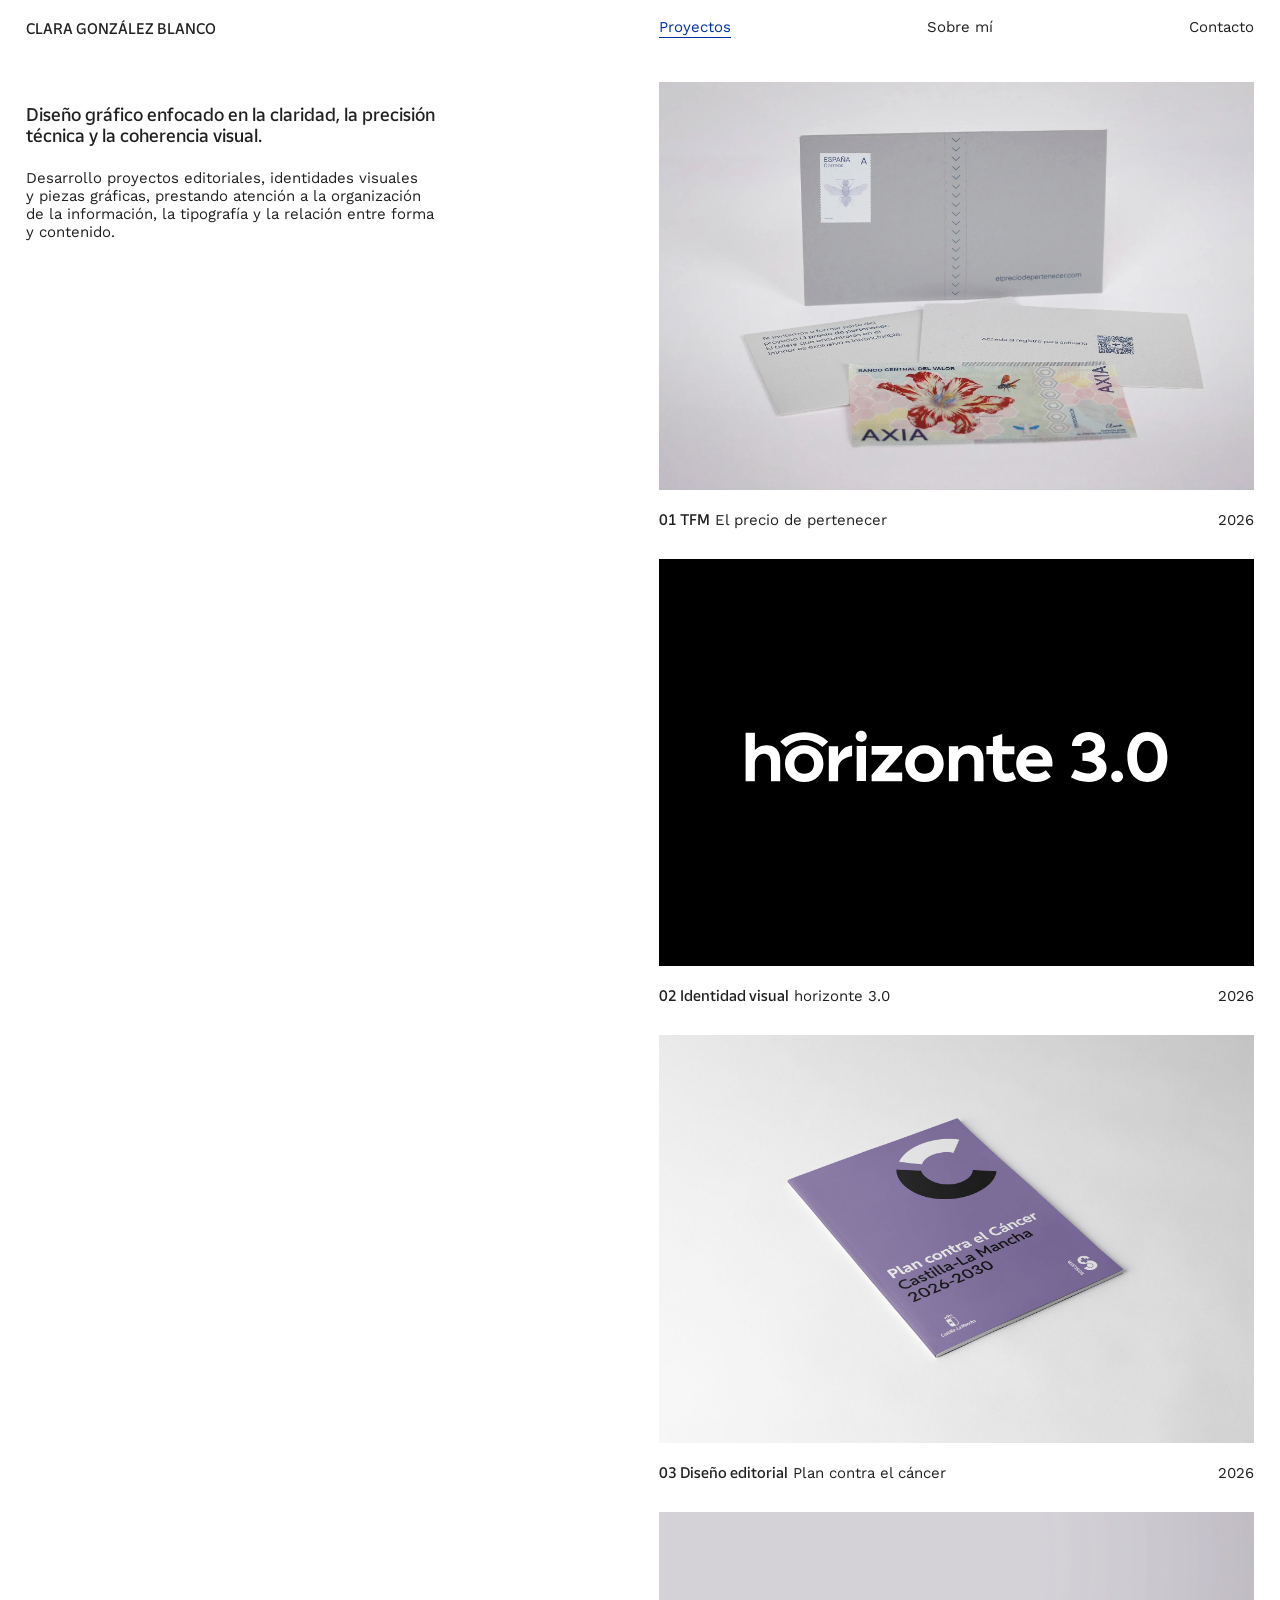
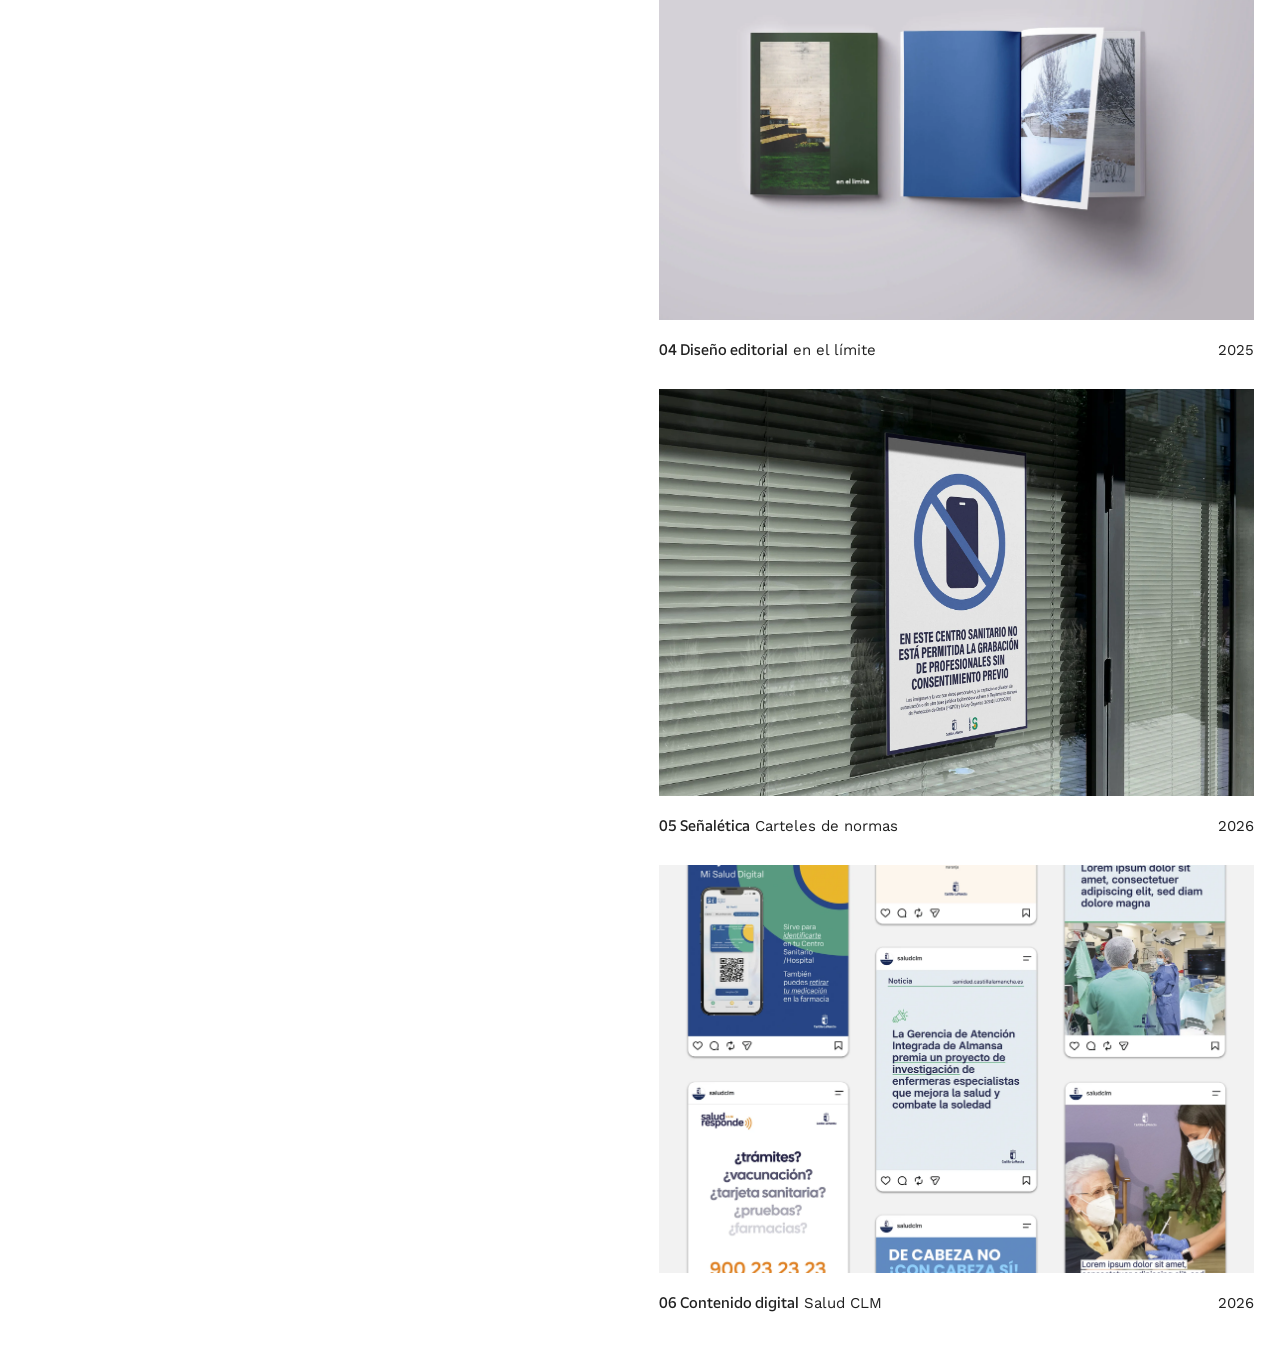
==== index.html @ be9aee88 "Títulos sin nombre de autora, portada en minúsculas; favicon con versión para romper caché Co-Author" ====
<!DOCTYPE html>
<html lang="es">
<head>
<meta charset="utf-8"><meta name="viewport" content="width=device-width, initial-scale=1"><link rel="preload" href="fonts/CarteroRegular.otf" as="font" type="font/otf" crossorigin><link rel="preload" href="fonts/CarteroBold.otf" as="font" type="font/otf" crossorigin><link rel="preload" href="fonts/WorkSans-Regular.ttf" as="font" type="font/ttf" crossorigin><link rel="preload" as="image" href="img/epdp1.webp" fetchpriority="high"><link rel="preload" as="image" href="img/ho3.0_portada.svg" fetchpriority="high">
<meta name="description" content="Portfolio de Clara González Blanco, diseñadora gráfica.">
<link rel="icon" href="favicon.svg?v=2" type="image/svg+xml"><link rel="icon" href="favicon.ico?v=2" sizes="48x48"><link rel="apple-touch-icon" href="apple-touch-icon.png?v=2"><title>clara gonzález blanco</title>
<link rel="stylesheet" href="css/tipos.css?v=42"><link rel="stylesheet" href="css/style.css?v=42"><link rel="stylesheet" href="css/responsive.css?v=42">
<script>(function(d){try{if("IntersectionObserver"in window&&!matchMedia("(prefers-reduced-motion: reduce)").matches)d.classList.add("anim")}catch(e){}})(document.documentElement);setTimeout(function(){if(!window.__animOk)document.documentElement.classList.remove("anim")},3000)</script><script src="js/animaciones.js?v=42" defer></script>
</head>
<body class="portfolio-home">
<header class="site-header"><div class="header-inner">
<a class="brand" href="index.html">CLARA GONZÁLEZ BLANCO</a>
<nav class="site-nav" aria-label="Navegación principal">
<a href="index.html" aria-current="page">Proyectos</a><a href="sobre-mi.html">Sobre mí</a><a href="contacto.html">Contacto</a>
</nav></div></header>
<main class="portfolio-grid">
<aside class="portfolio-intro">
<p class="intro-copy">Diseño gráfico enfocado en la claridad, la precisión técnica y la coherencia visual.</p><p>Desarrollo proyectos editoriales, identidades visuales y piezas gráficas, prestando atención a la organización de la información, la tipografía y la relación entre forma y contenido.</p>

</aside>
<section class="portfolio-projects" id="proyectos" aria-label="Proyectos">
<a class="portfolio-project" href="proyectos/el-precio-de-pertenecer.html">
<span class="thumb"><img src="img/epdp1.webp" alt="Billete conceptual de El precio de pertenecer" fetchpriority="high"></span>
<div class="portfolio-project-meta"><span><strong>01 TFM</strong><span class="project-name">  El precio de pertenecer</span></span><span>2026</span></div>
</a>
<a class="portfolio-project" href="proyectos/proyecto-horizonte3.0.html">
<span class="thumb"><img decoding="sync" src="img/ho3.0_portada.svg" alt="Identidad visual horizonte 3.0" fetchpriority="high"></span>
<div class="portfolio-project-meta"><span><strong>02 Identidad visual</strong>  horizonte 3.0</span><span>2026</span></div>
</a>
<a class="portfolio-project" href="proyectos/plan-cancer.html">
<span class="thumb"><img src="img/plan_cancer_portada.jpg" alt="Mockup del Plan contra el cáncer" fetchpriority="auto" decoding="async"></span>
<div class="portfolio-project-meta"><span><strong>03 Diseño editorial</strong>  Plan contra el cáncer</span><span>2026</span></div>
</a>
<a class="portfolio-project" href="proyectos/en-el-limite.html">
<span class="thumb"><img src="img/en_el_limite.webp" alt="Cubiera e interior del libro" fetchpriority="auto" decoding="async"></span>
<div class="portfolio-project-meta"><span><strong>04 Diseño editorial</strong>  en el límite</span><span>2025</span></div>
</a>
<a class="portfolio-project" href="proyectos/carteles-normas.html">
<span class="thumb"><img loading="lazy" decoding="async" src="img/normas_v2.webp" alt="Cartel de prohibición de grabar colocado en una ventana de un centro sanitario"></span>
<div class="portfolio-project-meta"><span><strong>05 Señalética</strong>  Carteles de normas</span><span>2026</span></div>
</a>
<a class="portfolio-project" href="proyectos/contenido-digital.html">
<span class="thumb" aria-hidden="true"><img loading="lazy" decoding="async" src="img/portada_posts.webp" alt="Posts de instagram"></span>
<div class="portfolio-project-meta"><span><strong>06 Contenido digital</strong>  Salud CLM</span><span>2026</span></div>
</a>

</section>
</main>
</body></html>
---- css/tipos.css ----
@font-face {
  font-family: "WorkSans-Regular";
  src: url("../fonts/WorkSans-Regular.ttf");
  font-display: block;
}

@font-face {
  font-family: "WorkSans-VariableFont_wght";
  src: url("../fonts/WorkSans-VariableFont_wght.ttf");
  font-display: block;
}

@font-face {
  font-family: "CarteroBold";
  src: url("../fonts/CarteroBold.otf");
  font-display: block;
}

@font-face {
  font-family: "CarteroRegular";
  src: url("../fonts/CarteroRegular.otf");
  font-display: block;
}
---- css/style.css ----
:root {
  --blue: #002FA7;
  --ink: #202020;
  --muted: #777;
  --line: #d8d8d8;
  --gutter: clamp(24px, 2vw, 38px);
  --column-gap: clamp(64px, 12.3vw, 190px);
  --ease: cubic-bezier(.2, .65, .2, 1);
}

* {
  box-sizing: border-box;
}

html {
  scroll-behavior: smooth;
  scroll-padding-top: 64px;
}

body {
  margin: 0;
  background: #fff;
  color: var(--ink);
  font-family: "WorkSans-Regular", "Work Sans", Arial, sans-serif;
  font-size: 15px;
  -webkit-font-smoothing: antialiased;
}

img,
video,
svg {
  display: block;
  max-width: 100%;
}

img {
  height: auto;
}

a {
  color: inherit;
  text-underline-offset: .2em;
}

a:hover {
  color: var(--blue);
}

a:focus-visible {
  outline: 2px solid var(--blue);
  outline-offset: 4px;
}

p {
  margin: 0 0 1em;
  max-width: 68ch;
}

h1,
h2,
h3 {
  margin: 0;
  font-weight: 400;
}

.site-header {
  position: sticky;
  z-index: 100;
  top: 0;
  padding: 18px var(--gutter) 14px;
  background: #fff;
}

.header-inner {
  display: grid;
  grid-template-columns: minmax(0, .8fr) minmax(0, 1fr);
  column-gap: var(--column-gap);
  align-items: center;
  width: 100%;
}

.brand {
  justify-self: start;
  font-family: "CarteroRegular", monospace;
  font-size: 15px;
  letter-spacing: 0;
  text-decoration: none;
  white-space: nowrap;
}

.site-nav {
  display: flex;
  grid-column: 2;
  justify-content: space-between;
  align-items: center;
  width: 100%;
  gap: 12px;
}

.site-nav a {
  font-size: 15px;
  text-decoration: none;
  white-space: nowrap;
}

.site-nav a[aria-current="page"] {
  color: var(--blue);
}

.portfolio-grid,
.about-grid,
.case-grid {
  display: grid;
  grid-template-columns: minmax(0, .8fr) minmax(0, 1fr);
  gap: var(--column-gap);
  align-items: start;
  padding-right: var(--gutter);
  padding-left: var(--gutter);
}

.portfolio-grid {
  padding-top: 30px;
  padding-bottom: 56px;
}

.portfolio-intro {
  position: sticky;
  top: 58px;
  align-self: start;
  max-width: 440px;
  margin-top: 22px;
}

.intro-copy {
  max-width: 440px;
  margin-bottom: 24px;
  font-family: "CarteroRegular", "Work Sans", sans-serif;
  font-size: 18px;
  font-weight: 400;
  line-height: 1.15;
}

.portfolio-projects {
  display: grid;
  min-width: 0;
  gap: 30px;
}

.portfolio-project {
  display: block;
  min-width: 0;
  color: inherit;
  text-decoration: none;
}

.portfolio-project .thumb {
  display: block;
  overflow: hidden;
  transition: transform .35s var(--ease);
}

.portfolio-project .thumb img {
  width: 100%;
  aspect-ratio: 1.46 / 1;
  object-fit: cover;
  transition: transform .9s var(--ease);
}

.portfolio-project-meta {
  display: flex;
  justify-content: space-between;
  align-items: baseline;
  gap: 18px;
  margin-top: 20px;
  font-size: 15px;
  transition: color .35s ease;
}

.portfolio-project-meta .project-name {
  font-weight: 400;
}

.portfolio-project-meta span:last-child {
  white-space: nowrap;
}

.portfolio-project:hover .portfolio-project-meta {
  color: var(--blue);
}

.about-grid {
  padding-top: 52px;
  padding-bottom: 56px;
}

.about-fixed {
  position: sticky;
  top: 58px;
  align-self: start;
  max-width: 440px;
}

.about-fixed img {
  width: min(100%, 245px);
  height: 280px;
  margin-bottom: 25px;
  border: 0;
  object-fit: cover;
  object-position: center top;
}

.about-fixed p {
  max-width: 420px;
  font-size: 15px;
  line-height: 1.5;
}

.about-accordions {
  min-width: 0;
}

.cv-accordion {
  border-top: 0.75px solid var(--ink);
  font-size: 15px;
}

.cv-accordion:last-child {
  border-bottom: 0.75px solid var(--ink);
}

.cv-accordion summary {
  display: flex;
  justify-content: space-between;
  align-items: center;
  min-height: 44px;
  padding: 20px 0;
  cursor: pointer;
  list-style: none;
  font-family: "CarteroBold", "Work Sans", sans-serif;
  font-size: 18px;
  font-weight: 400;
}

.cv-accordion summary::-webkit-details-marker {
  display: none;
}

.cv-accordion summary span {
  font-size: 18px;
  font-weight: 400;
  transition: transform .45s var(--ease);
}

.cv-accordion[open]:not(.is-closing) summary span {
  transform: rotate(45deg);
}

.accordion-content {
  padding: 8px 0 24px;
  font-size: 15px;
  line-height: 1.5;
}

.accordion-content h3 {
  margin: 12px 0 5px;
  font-family: "CarteroBold", "Work Sans", sans-serif;
  font-size: 15px;
  font-weight: 400;
  line-height: 1.45;
  color: var(--blue);
}

.accordion-content h3.cv-year {
  font-family: "CarteroRegular", "Work Sans", sans-serif;
  font-weight: 400;
}

.accordion-content h3 span {
  margin-left: 5px;
  font-family: "CarteroRegular", "Work Sans", sans-serif;
  font-weight: 400;
}

.accordion-content p {
  margin-bottom: 10px;
  max-width: 760px;
}

.accordion-content ul {
  margin: 4px 0 0;
  padding-left: 17px;
}

.accordion-content li {
  padding: 2px 0;
}

.case-topbar {
  position: sticky;
  z-index: 110;
  top: 0;
  display: flex;
  justify-content: space-between;
  align-items: center;
  gap: 24px;
  min-height: 47px;
  padding: 12px var(--gutter);
  background: #fff;
  font-size: 15px;
  line-height: 1.3;
}

.case-topbar-title {
  display: flex;
  align-items: baseline;
  gap: 12px;
  min-width: 0;
}

.case-topbar-title span {
  white-space: nowrap;
}

.case-topbar-title strong,
.portfolio-project-meta strong {
  font-family: "CarteroRegular", "Work Sans", sans-serif;
  font-weight: 400;
}

.case-topbar-close {
  flex: 0 0 auto;
  color: #333;
  text-decoration: none;
}

.case-topbar-close:hover {
  color: var(--blue);
}

.case-grid {
  grid-template-columns: minmax(0, .55fr) minmax(0, 1fr);
  padding-top: 0;
  padding-bottom: 56px;
}

.case-fixed {
  position: sticky;
  top: 68px;
  align-self: start;
  max-width: 440px;
  min-height: calc(100vh - 85px);
  padding-bottom: 44px;
  font-size: 15px;
  line-height: 1.5;
}

.case-title {
  margin: 0 0 24px;
  font-family: "CarteroBold", "Work Sans", sans-serif;
  font-size: 18px;
  font-weight: 400;
  line-height: 1.15;
}

.case-fixed p {
  max-width: 440px;
  margin-bottom: 18px;
}

.case-fixed h2 {
  margin: 26px 0 10px;
  font-family: "CarteroRegular", "Work Sans", sans-serif;
  font-size: 15px;
  font-weight: 400;
  line-height: 1.4;
}

.case-fixed a {
  text-decoration: underline;
}

.case-gallery {
  display: grid;
  min-width: 0;
  gap: 20px;
}

.case-gallery img,
.case-gallery video {
  width: 100%;
  height: auto;
  object-fit: contain;
  background: #f6f6f6;
}

.contact-simple {
  width: min(100%, 720px);
  margin: 0;
  padding: 52px var(--gutter) 56px;
}

.contact-simple h1 {
  margin-bottom: 16px;
  font-family: "CarteroBold", "Work Sans", sans-serif;
  font-size: 18px;
  line-height: 1.15;
}

.contact-simple p {
  margin-bottom: 20px;
  font-size: 15px;
  line-height: 1.5;
}

.contact-simple .contact-line {
  margin-bottom: 8px;
}

.contact-simple a {
  text-decoration: none;
}

.contact-simple a:hover {
  color: var(--blue);
}

.case-gallery .synced-gif-gallery {
  display: grid;
  grid-template-columns: 1fr;
  gap: 20px;
  min-width: 0;
  width: 100%;
}

.case-gallery .synced-gif-gallery .hover-gif {
  display: block;
  width: 100%;
  max-width: 100%;
  height: auto;
  object-fit: contain;
  cursor: pointer;
}

.anim :is(.portfolio-project, .case-gallery > img, .case-gallery > video, .synced-gif-gallery > img, .carousel, .post-grid > img) {
  transition: opacity 1.3s cubic-bezier(.3, 0, .2, 1), transform 1.3s cubic-bezier(.3, 0, .2, 1);
}

.anim :is(.portfolio-project, .case-gallery > img, .case-gallery > video, .synced-gif-gallery > img, .carousel, .post-grid > img):not(.is-in) {
  opacity: 0;
  transform: translateY(44px);
}

@media (hover: hover) and (pointer: fine) {
  .portfolio-project:hover .thumb img,
  .portfolio-project:focus-visible .thumb img {
    transform: scale(1.035);
  }
}

@media (prefers-reduced-motion: no-preference) {
  @view-transition {
    navigation: auto;
  }
  .site-header {
    view-transition-name: site-header;
  }
  .case-topbar {
    view-transition-name: case-topbar;
  }
  @keyframes enter-text {
    from {
      opacity: 0;
      transform: translateY(12px);
    }
  }
  @keyframes enter-title {
    from {
      opacity: 0;
      transform: translateY(16px);
    }
  }
  .anim .case-topbar-title {
    animation: enter-text 1.28s cubic-bezier(.22,.61,.36,1) 0.08s both;
  }
  .anim .case-fixed > * {
    animation: enter-text 1.44s cubic-bezier(.22,.61,.36,1) both;
  }
  .anim .case-fixed > .case-title {
    animation-name: enter-title;
    animation-duration: 1.68s;
    animation-delay: 0.16s;
  }
  .anim .case-fixed > :nth-child(2) {
    animation-delay: 0.35s;
  }
  .anim .case-fixed > :nth-child(3) {
    animation-delay: 0.48s;
  }
  .anim .case-fixed > :nth-child(4) {
    animation-delay: 0.61s;
  }
  .anim .case-fixed > :nth-child(5) {
    animation-delay: 0.74s;
  }
  .anim .case-fixed > :nth-child(n+6) {
    animation-delay: 0.86s;
  }
  .anim .about-fixed > :not(img) {
    animation: enter-text 1.52s cubic-bezier(.22,.61,.36,1) both;
  }
  .anim .about-fixed > p {
    animation-delay: 0.48s;
  }
  .anim .cv-accordion {
    animation: enter-text 1.36s cubic-bezier(.22,.61,.36,1) both;
  }
  .anim .cv-accordion:nth-child(1) {
    animation-delay: 0.40s;
  }
  .anim .cv-accordion:nth-child(2) {
    animation-delay: 0.53s;
  }
  .anim .cv-accordion:nth-child(3) {
    animation-delay: 0.66s;
  }
  .anim .cv-accordion:nth-child(4) {
    animation-delay: 0.78s;
  }
  .anim .contact-simple > * {
    animation: enter-text 1.44s cubic-bezier(.22,.61,.36,1) both;
  }
  .anim .contact-simple > :nth-child(1) {
    animation-delay: 0.16s;
  }
  .anim .contact-simple > :nth-child(2) {
    animation-delay: 0.32s;
  }
  .anim .contact-simple > :nth-child(3) {
    animation-delay: 0.48s;
  }
  .anim .contact-simple > :nth-child(n+4) {
    animation-delay: 0.64s;
  }
  @keyframes word-in {
    from {
      opacity: 0;
      transform: translateY(.55em);
    }
  }
  @keyframes split-fallback {
    to {
      opacity: 1;
    }
  }
  .anim :is(.about-fixed > p, .portfolio-intro > p, .contact-simple > h1, .contact-simple > p):not(.split-ready) {
    opacity: 0;
    animation: split-fallback 0s 2s both;
  }
  .anim .split-ready {
    animation: none !important;
    opacity: 1;
    filter: none;
    transform: none;
  }
  .split-ready .w {
    display: inline-block;
    animation: word-in 1s cubic-bezier(.22,.61,.36,1) both;
    animation-delay: calc(var(--l, 0) * 85ms + var(--d, 120ms));
  }
}

@media print {
  .anim .reveal {
    opacity: 1 !important;
    transform: none !important;
  }
}

p,
li,
.accordion-content {
  text-wrap: pretty;
}

h1,
h2,
h3,
.portfolio-project-meta .project-name,
.cv-accordion summary {
  text-wrap: balance;
}

.site-nav a {
  padding-bottom: 2px;
  background: linear-gradient(currentColor, currentColor) left bottom / 0 1px no-repeat;
  transition: background-size .4s var(--ease), color .25s ease;
}

.site-nav a:hover,
.site-nav a[aria-current="page"],
.site-nav a:focus-visible {
  background-size: 100% 1px;
}

.portfolio-project:active .thumb {
  transform: scale(.985);
}

.cv-accordion summary:hover span {
  transform: rotate(90deg);
}

.cv-accordion[open]:not(.is-closing) summary:hover span {
  transform: rotate(135deg);
}

@supports (animation-timeline: scroll()) {
  @media (prefers-reduced-motion: no-preference) {
    .case-topbar::after {
      content: "";
      position: absolute;
      left: 0;
      right: 0;
      bottom: 0;
      height: 2px;
      background: var(--blue);
      transform: scaleX(0);
      transform-origin: 0 50%;
      animation: read-progress linear both;
      animation-timeline: scroll(root block);
    }
  }
}

@keyframes read-progress {
  to {
    transform: scaleX(1);
  }
}

.zoomable {
  cursor: zoom-in;
  transition: filter .3s ease;
}

.zoomable:hover {
  filter: brightness(.97);
}

.case-gallery .post-grid > img.zoomable:hover {
  filter: none;
}

.zoomable:focus-visible {
  outline: 2px solid var(--blue);
  outline-offset: 4px;
}

html:has(dialog.lightbox[open]) {
  overflow: hidden;
}

dialog.lightbox {
  width: 100vw;
  max-width: none;
  height: 100vh;
  height: 100dvh;
  max-height: none;
  margin: 0;
  padding: 0;
  border: 0;
  background: transparent;
  overflow: auto;
  overscroll-behavior: contain;
  scroll-behavior: auto;
  color: var(--ink);
}

dialog.lightbox[open] {
  display: block;
}

dialog.lightbox::backdrop {
  background: rgba(255, 255, 255, .985);
  backdrop-filter: blur(10px);
  animation: lb-fade .35s ease both;
}

dialog.lightbox.is-closing::backdrop {
  animation: lb-fade .3s ease reverse both;
}

.lightbox-stage {
  display: flex;
  align-items: center;
  justify-content: center;
  width: max-content;
  height: max-content;
  min-width: 100%;
  min-height: 100%;
}

dialog.lightbox img {
  display: block;
  flex: none;
  max-width: none;
  cursor: zoom-in;
}

dialog.lightbox.is-zoomed img {
  cursor: zoom-out;
}

.lightbox-close {
  position: fixed;
  top: 12px;
  right: var(--gutter);
  padding: 0;
  border: 0;
  background: none;
  color: #333;
  font: inherit;
  font-size: 15px;
  line-height: 1.3;
  cursor: pointer;
}

.lightbox-close:hover {
  color: var(--blue);
}

.lightbox-arrow {
  position: fixed;
  top: 50%;
  display: none;
  width: 48px;
  height: 48px;
  margin-top: -24px;
  padding: 0;
  border: 0;
  background: none;
  color: #333;
  font: inherit;
  line-height: 0;
  cursor: pointer;
  transition: color .2s ease, transform .25s var(--ease);
}

dialog.lightbox.has-nav .lightbox-arrow {
  display: flex;
  align-items: center;
  justify-content: center;
}

.lightbox-arrow svg {
  display: block;
}

.lightbox-ghost {
  position: fixed;
  display: block;
  pointer-events: none;
  z-index: 1;
  max-width: none;
}

.lightbox-prev {
  left: calc(var(--gutter) - 12px);
}

.lightbox-next {
  right: calc(var(--gutter) - 12px);
}

.lightbox-arrow:hover {
  color: var(--blue);
}

.lightbox-prev:hover {
  transform: translateX(-3px);
}

.lightbox-next:hover {
  transform: translateX(3px);
}

.lightbox-arrow:focus-visible {
  outline: 2px solid var(--blue);
  outline-offset: 2px;
}

@media (max-width: 700px) {
  .lightbox-arrow {
    top: auto;
    bottom: 14px;
    margin-top: 0;
  }
  .lightbox-prev {
    left: 8px;
  }
  .lightbox-next {
    right: 8px;
  }
}

@keyframes lb-fade {
  from {
    opacity: 0;
  }
}

.case-next a {
  color: #333;
  font-size: 15px;
  line-height: 1.3;
  text-decoration: none;
}

.case-next a:hover {
  color: var(--blue);
}

.case-next-aside {
  position: absolute;
  left: 0;
  bottom: 0;
}

.case-next-end {
  display: none;
  margin-top: 36px;
}

@media (max-width: 700px) {
  .case-next-aside {
    display: none;
  }
  .case-next-end {
    display: block;
  }
}

.carousel {
  min-width: 0;
  --car-w: min(100%, calc((100vh - 120px) * 0.707));
  --car-gap: 20px;
}

.carousel-slides {
  overflow-x: auto;
  scroll-snap-type: x mandatory;
}

.carousel-track {
  display: flex;
  gap: var(--car-gap);
  width: 100%;
}

.case-gallery .carousel-track img {
  flex: 0 0 var(--car-w);
  width: var(--car-w);
  height: auto;
  aspect-ratio: 2000 / 2828;
  object-fit: contain;
  background: #f6f6f6;
  scroll-snap-align: start;
}

.carousel--libro {
  --car-time: 2.8s;
  --car-w: min(100%, 460px);
  --ar: 3200 / 2224;
  --slide-w: min(100%, 880px, calc((100vh - 140px) * 1.44));
}

.carousel--paginas {
  --ar: 2200 / 1467;
  --slide-w: min(100%, 880px, calc((100vh - 140px) * 1.5));
}

.case-gallery .carousel.no-zoom.is-ready .carousel-track img,
.case-gallery .carousel.no-zoom.is-ready .carousel-track img.is-active {
  cursor: default;
}

.case-gallery .carousel--libro .carousel-track img {
  flex: 0 0 auto;
  width: var(--slide-w);
  height: auto;
  aspect-ratio: var(--ar);
  background: none;
}

.carousel.is-ready .carousel-slides {
  overflow: hidden;
  scroll-snap-type: none;
}

.case-gallery .carousel--libro.is-ready .carousel-track {
  display: grid;
  justify-items: center;
  transition: none;
}

.case-gallery .carousel--libro.is-ready .carousel-track img {
  grid-area: 1 / 1;
  opacity: 0;
  transition: opacity .8s ease;
  pointer-events: none;
  cursor: default;
}

.case-gallery .carousel--libro.is-ready .carousel-track img.is-active {
  opacity: 1;
  pointer-events: auto;
  cursor: zoom-in;
}

@media (prefers-reduced-motion: reduce) {
  .carousel--libro.is-ready .carousel-track img {
    transition: none;
  }
}

.carousel.is-ready .carousel-track {
  transition: transform .9s var(--ease);
  will-change: transform;
}

.carousel.is-ready .carousel-track img {
  opacity: .45;
  transition: opacity .6s ease;
}

.carousel.is-ready .carousel-track img.is-active {
  opacity: 1;
}

.carousel.is-ready .carousel-track img:not(.is-active) {
  cursor: pointer;
}

.carousel-bars {
  display: flex;
  gap: 8px;
  width: var(--car-w);
  margin: 8px auto 0;
}

.carousel-bars button {
  position: relative;
  flex: 1;
  height: 20px;
  padding: 0;
  border: 0;
  background: none;
  cursor: pointer;
}

.carousel-bars button::before,
.carousel-bars button::after {
  content: "";
  position: absolute;
  left: 0;
  right: 0;
  top: 50%;
  height: 2px;
  margin-top: -1px;
}

.carousel-bars button::before {
  background: var(--line);
}

.carousel-bars button::after {
  background: var(--ink);
  transform: scaleX(0);
  transform-origin: 0 50%;
}

.carousel-bars button.is-active::after {
  transform: scaleX(1);
}

.carousel-bars button:focus-visible {
  outline: 2px solid var(--blue);
  outline-offset: 2px;
}

@media (prefers-reduced-motion: no-preference) {
  .carousel-bars button.is-active::after {
    transform: scaleX(0);
    animation: car-fill var(--car-time, 4.5s) linear forwards;
  }
  .carousel:hover .carousel-bars button.is-active::after,
  .carousel:has(:focus-visible) .carousel-bars button.is-active::after,
  .carousel.is-offscreen .carousel-bars button.is-active::after {
    animation-play-state: paused;
  }
}

@keyframes car-fill {
  to {
    transform: scaleX(1);
  }
}

.post-grid {
  display: grid;
  grid-template-columns: repeat(2, 1fr);
  gap: 14px;
}

.case-gallery .post-grid {
  padding-top: 24px;
}

.case-gallery .post-grid > img {
  position: relative;
  width: 100%;
  height: auto;
  transition: transform .35s var(--ease);
}

@media (hover: hover) and (pointer: fine) {
  .case-gallery .post-grid > img:hover {
    z-index: 1;
    transition: transform .35s var(--ease);
    transform: scale(1.06);
  }
}

@media (max-width: 900px) {
  .post-grid {
    gap: 10px;
  }
}

@media (max-width: 700px) {
  .case-gallery .post-grid {
    padding-top: 20px;
  }
}

.anim .case-gallery .post-grid > img {
  transition: opacity 1.3s cubic-bezier(.3, 0, .2, 1), transform 1.3s cubic-bezier(.3, 0, .2, 1);
}

.anim .case-gallery .post-grid > img:not(.is-in) {
  opacity: 0;
  transform: translateY(44px);
}

@media (hover: hover) and (pointer: fine) {
  .anim .case-gallery .post-grid > img:hover {
    transition: opacity 1.3s cubic-bezier(.3, 0, .2, 1), transform .35s var(--ease);
  }
}

@media (prefers-reduced-motion: reduce) {
  .case-gallery .post-grid > img {
    transition: none;
  }
}
---- css/responsive.css ----
@media (max-width: 900px) {
  :root {
    --gutter: clamp(24px, 4vw, 40px);
    --column-gap: 28px;
  }
  .portfolio-grid,
  .about-grid,
  .case-grid {
    grid-template-columns: minmax(0, .85fr) minmax(0, 1fr);
  }
  .header-inner {
    grid-template-columns: minmax(0, .85fr) minmax(0, 1fr);
    column-gap: var(--column-gap);
  }
  .case-grid {
    grid-template-columns: minmax(0, .65fr) minmax(0, 1fr);
  }
}

@media (max-width: 700px) {
  :root {
    --gutter: 20px;
  }
  .site-header {
    padding: 18px var(--gutter) 14px;
  }
  .header-inner {
    grid-template-columns: 1fr;
    gap: 12px;
  }
  .brand {
    grid-column: 1;
    font-size: 15px;
  }
  .site-nav {
    grid-column: 1;
    gap: 14px;
  }
  .site-nav a {
    font-size: 15px;
  }
  .portfolio-grid,
  .about-grid,
  .case-grid {
    grid-template-columns: 1fr;
    gap: 30px;
    padding: 36px var(--gutter) 104px;
  }
  .portfolio-intro,
  .about-fixed,
  .case-fixed {
    position: static;
    max-width: none;
    min-height: 0;
    margin-top: 0;
  }
  .portfolio-projects {
    gap: 34px;
  }
  .portfolio-project .thumb img {
    aspect-ratio: 1.46 / 1;
  }
  .portfolio-project-meta {
    font-size: 15px;
  }
  .portfolio-project-meta span:first-child {
    flex: 1;
    min-width: 0;
    text-wrap: balance;
  }
  .about-grid {
    padding-top: 36px;
  }
  .about-fixed img {
    width: 180px;
    height: 220px;
    margin-bottom: 18px;
  }
  .case-grid {
    grid-template-columns: 1fr;
    padding: 0 12px 104px;
  }
  .case-topbar {
    min-height: 44px;
    padding: 12px var(--gutter);
    font-size: 15px;
    align-items: flex-start;
    gap: 12px;
  }
  .case-topbar-title {
    flex: 1 1 auto;
    min-width: 0;
    flex-wrap: wrap;
    gap: 7px;
  }
  .case-topbar-title span {
    white-space: normal;
    overflow-wrap: anywhere;
  }
  .case-topbar-close {
    flex: 0 0 auto;
    white-space: nowrap;
  }
  .contact-simple {
    padding: 36px var(--gutter) 40px;
  }
}

@media (prefers-reduced-motion: reduce) {
  *,
  *::before,
  *::after {
    scroll-behavior: auto !important;
    animation-duration: .01ms !important;
    animation-iteration-count: 1 !important;
    transition-duration: .01ms !important;
  }
}
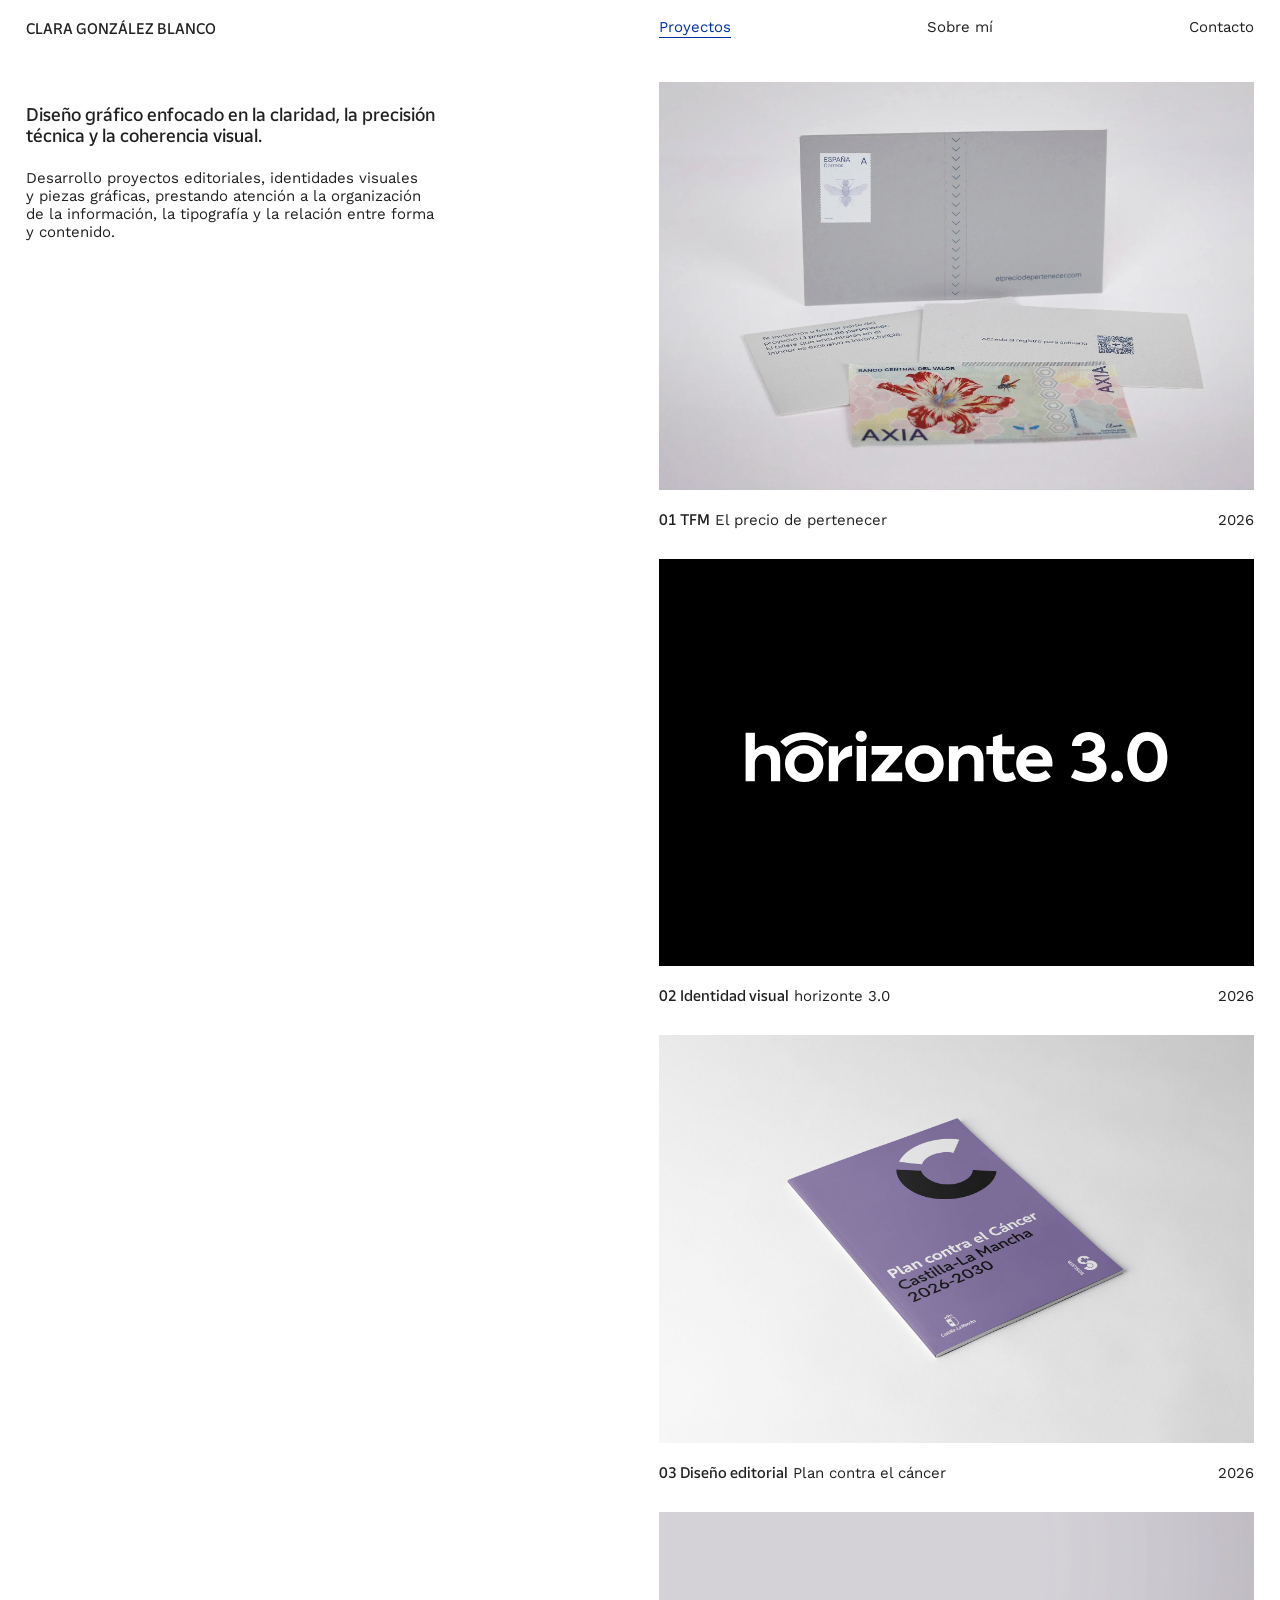
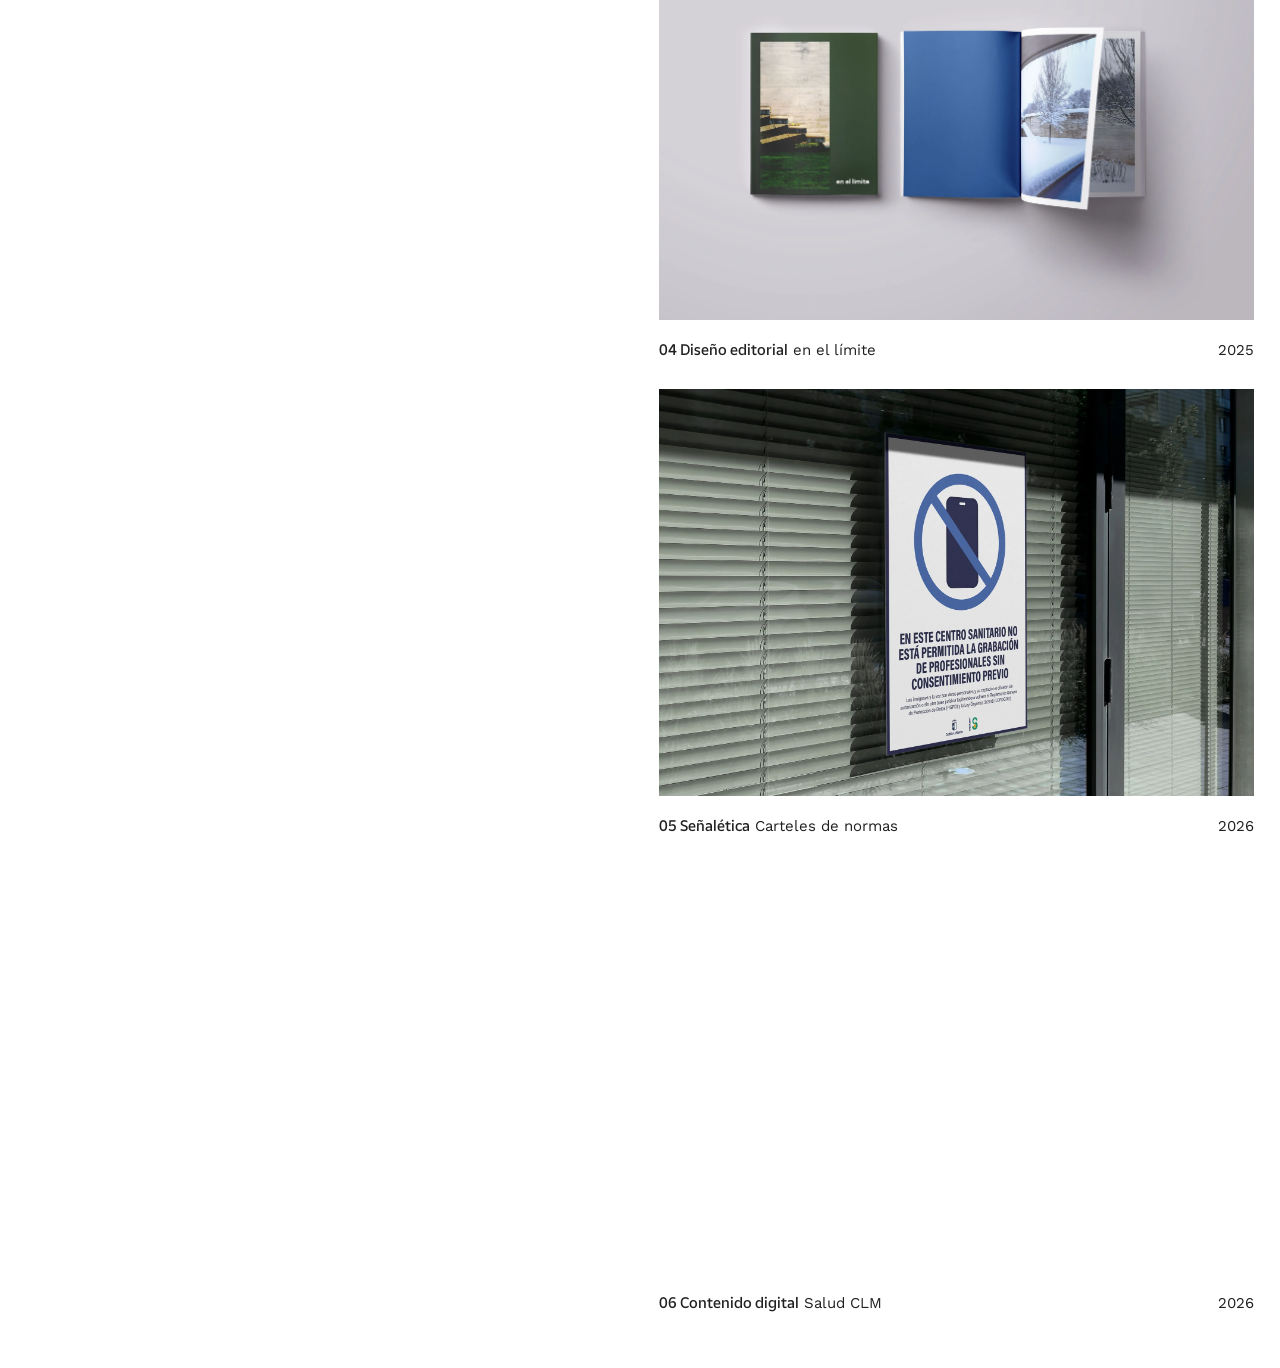
==== commit 64efceea: "Revisión de alt y etiqueta del vídeo de EPDP Co-Authored-By: Claude Sonnet 5.5 <noreply@anthropic.co" ====
--- a/index.html
+++ b/index.html
@@ -3,7 +3,7 @@
 <head>
 <meta charset="utf-8"><meta name="viewport" content="width=device-width, initial-scale=1"><link rel="preload" href="fonts/CarteroRegular.otf" as="font" type="font/otf" crossorigin><link rel="preload" href="fonts/CarteroBold.otf" as="font" type="font/otf" crossorigin><link rel="preload" href="fonts/WorkSans-Regular.ttf" as="font" type="font/ttf" crossorigin><link rel="preload" as="image" href="img/epdp1.webp" fetchpriority="high"><link rel="preload" as="image" href="img/ho3.0_portada.svg" fetchpriority="high">
 <meta name="description" content="Portfolio de Clara González Blanco, diseñadora gráfica.">
-<link rel="icon" href="favicon.svg?v=2" type="image/svg+xml"><link rel="icon" href="favicon.ico?v=2" sizes="48x48"><link rel="apple-touch-icon" href="apple-touch-icon.png?v=2"><title>clara gonzález blanco</title>
+<link rel="icon" href="img/favicon/favicon.svg?v=3" type="image/svg+xml"><link rel="icon" href="img/favicon/favicon.ico?v=3" sizes="48x48"><link rel="apple-touch-icon" href="img/favicon/apple-touch-icon.png?v=3"><title>Clara González Blanco</title>
 <link rel="stylesheet" href="css/tipos.css?v=42"><link rel="stylesheet" href="css/style.css?v=42"><link rel="stylesheet" href="css/responsive.css?v=42">
 <script>(function(d){try{if("IntersectionObserver"in window&&!matchMedia("(prefers-reduced-motion: reduce)").matches)d.classList.add("anim")}catch(e){}})(document.documentElement);setTimeout(function(){if(!window.__animOk)document.documentElement.classList.remove("anim")},3000)</script><script src="js/animaciones.js?v=42" defer></script>
 </head>
@@ -32,7 +32,7 @@
 <div class="portfolio-project-meta"><span><strong>03 Diseño editorial</strong>  Plan contra el cáncer</span><span>2026</span></div>
 </a>
 <a class="portfolio-project" href="proyectos/en-el-limite.html">
-<span class="thumb"><img src="img/en_el_limite.webp" alt="Cubiera e interior del libro" fetchpriority="auto" decoding="async"></span>
+<span class="thumb"><img src="img/en_el_limite.webp" alt="Cubierta e interior del libro «en el límite»" fetchpriority="auto" decoding="async"></span>
 <div class="portfolio-project-meta"><span><strong>04 Diseño editorial</strong>  en el límite</span><span>2025</span></div>
 </a>
 <a class="portfolio-project" href="proyectos/carteles-normas.html">
@@ -40,7 +40,7 @@
 <div class="portfolio-project-meta"><span><strong>05 Señalética</strong>  Carteles de normas</span><span>2026</span></div>
 </a>
 <a class="portfolio-project" href="proyectos/contenido-digital.html">
-<span class="thumb" aria-hidden="true"><img loading="lazy" decoding="async" src="img/portada_posts.webp" alt="Posts de instagram"></span>
+<span class="thumb" aria-hidden="true"><img loading="lazy" decoding="async" src="img/portada_posts.webp" alt="Posts de Instagram de Salud Responde"></span>
 <div class="portfolio-project-meta"><span><strong>06 Contenido digital</strong>  Salud CLM</span><span>2026</span></div>
 </a>
 
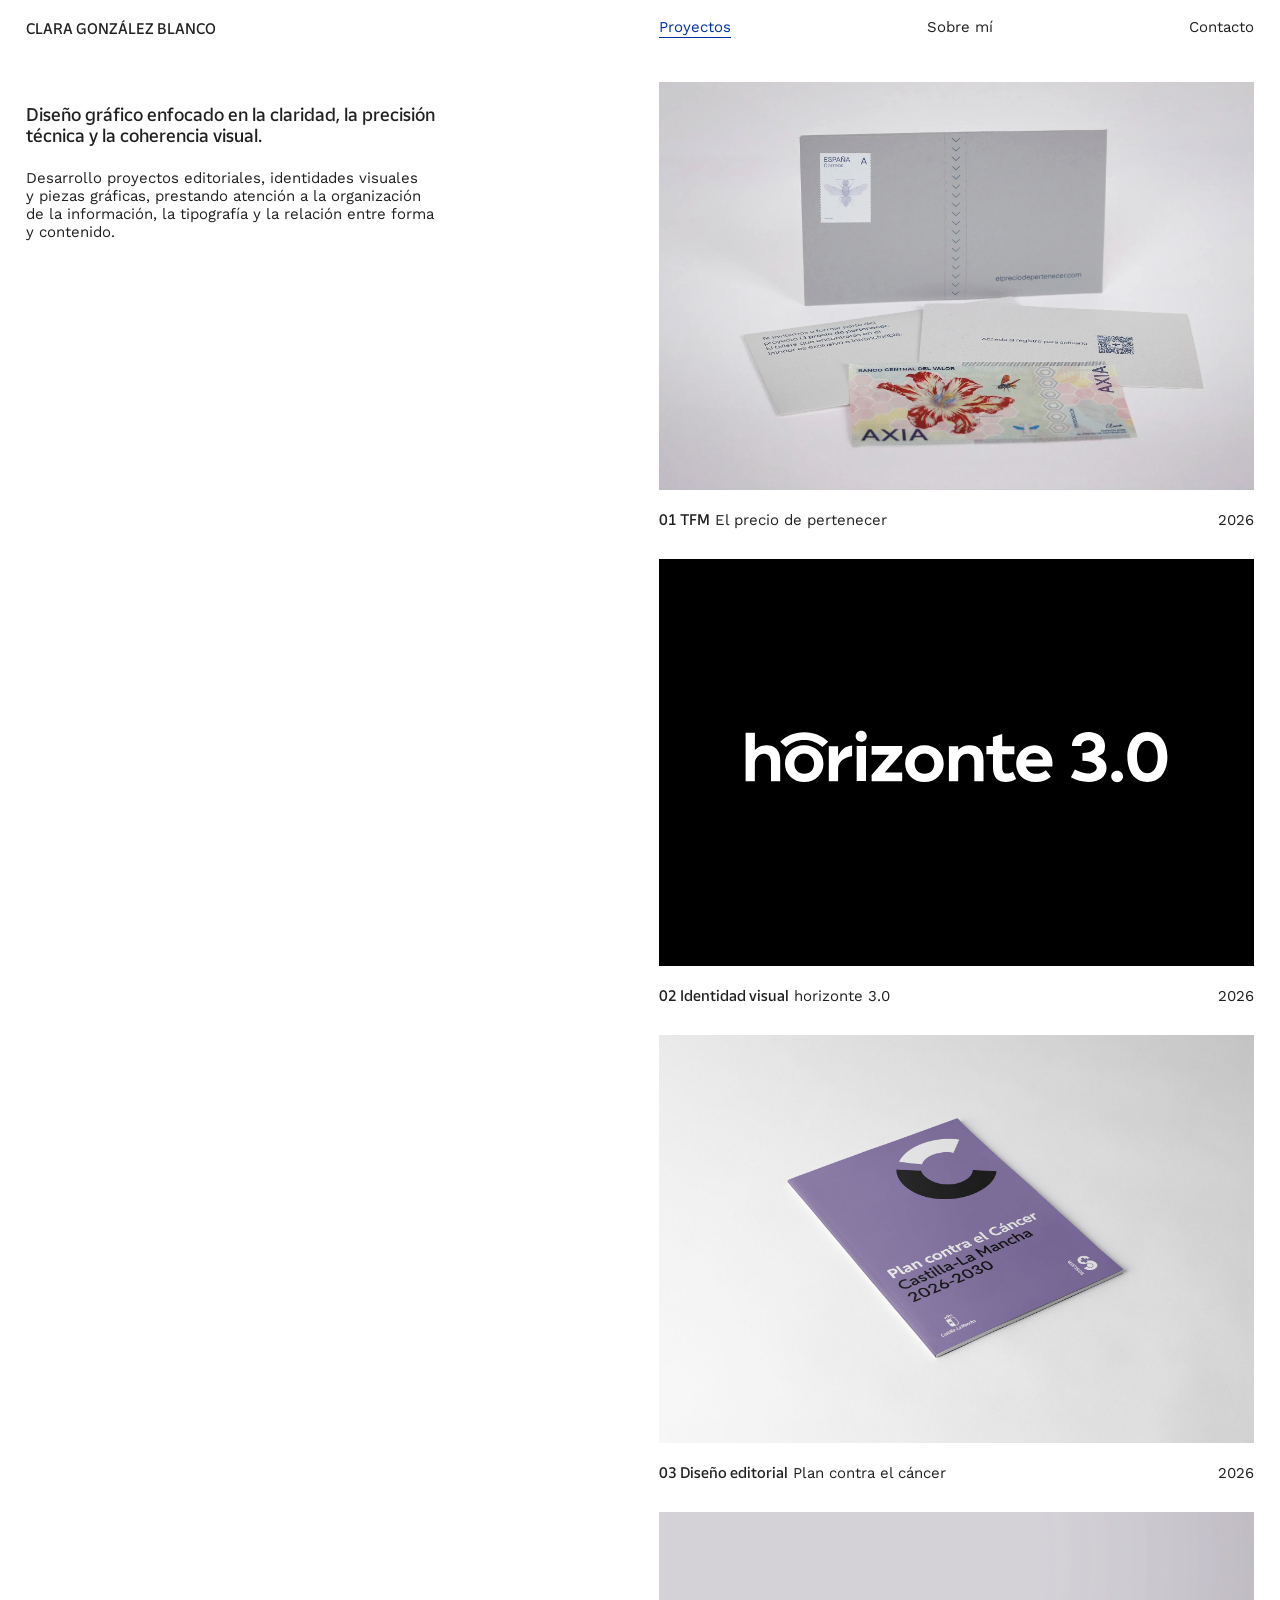
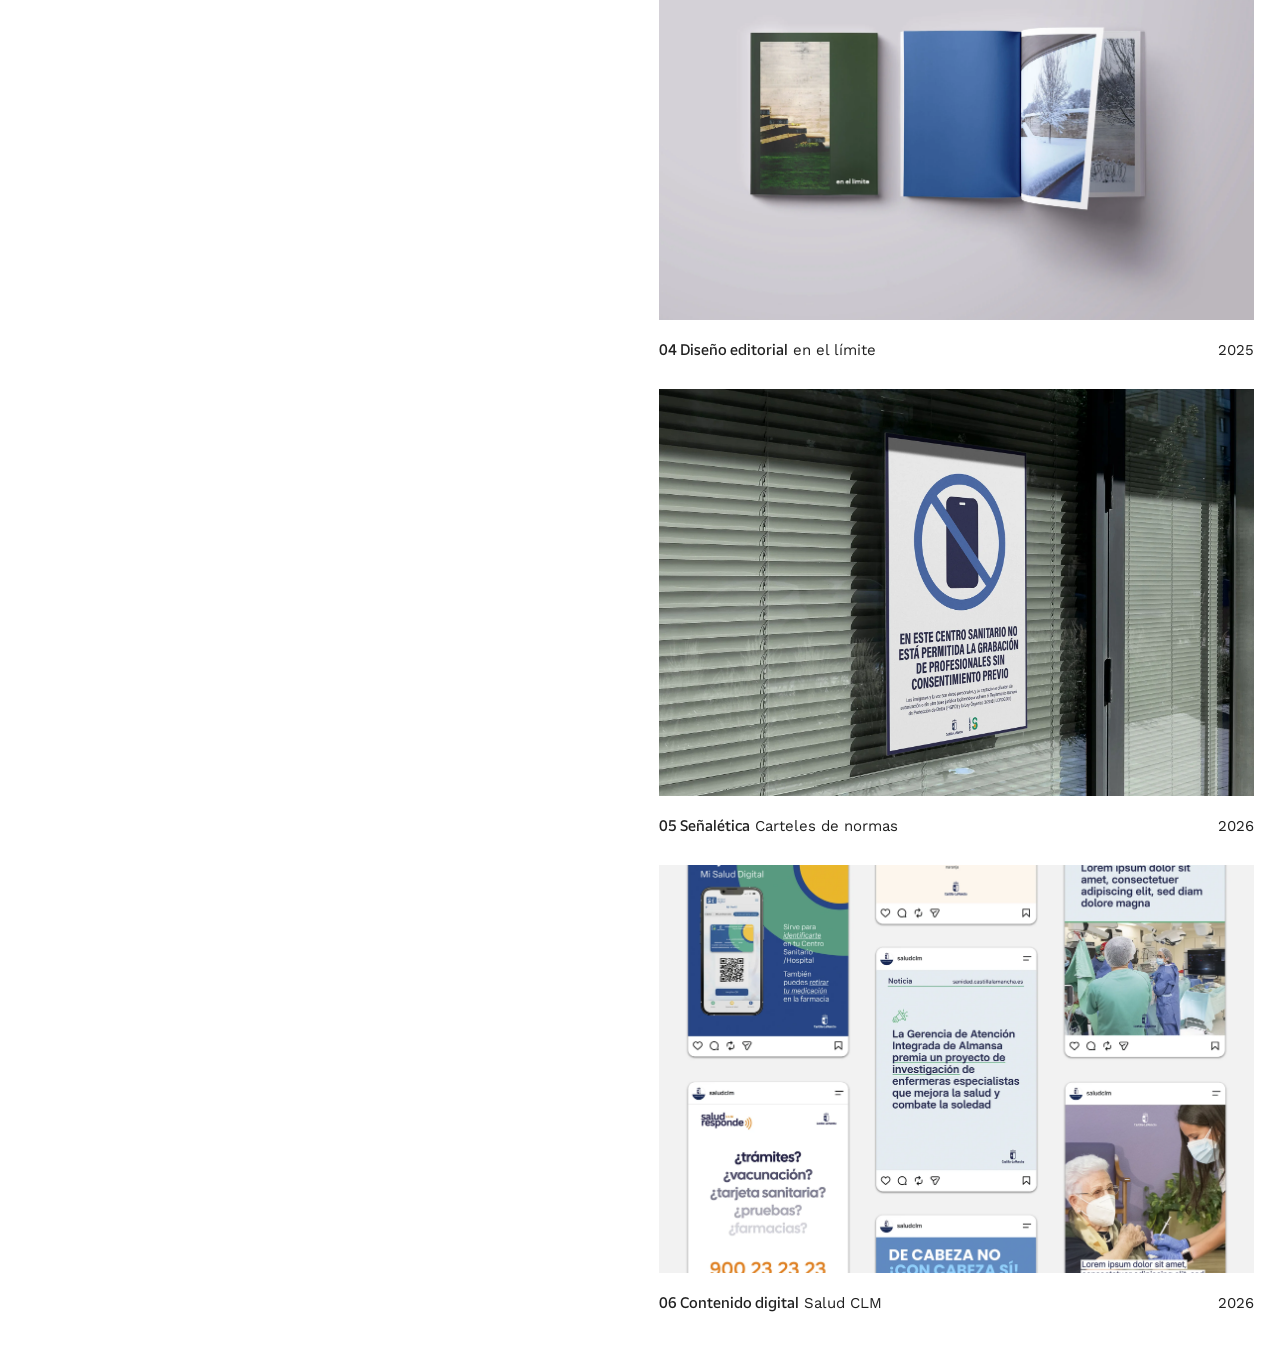
==== commit 1cb8d766: "Update index.html" ====
--- a/index.html
+++ b/index.html
@@ -40,7 +40,7 @@
 <div class="portfolio-project-meta"><span><strong>05 Señalética</strong>  Carteles de normas</span><span>2026</span></div>
 </a>
 <a class="portfolio-project" href="proyectos/contenido-digital.html">
-<span class="thumb" aria-hidden="true"><img loading="lazy" decoding="async" src="img/portada_posts.webp" alt="Posts de Instagram de Salud Responde"></span>
+<span class="thumb" aria-hidden="true"><img loading="lazy" decoding="async" src="img/portada_posts.webp" alt="Diseño de posts de Instagram para saludclm"></span>
 <div class="portfolio-project-meta"><span><strong>06 Contenido digital</strong>  Salud CLM</span><span>2026</span></div>
 </a>
 
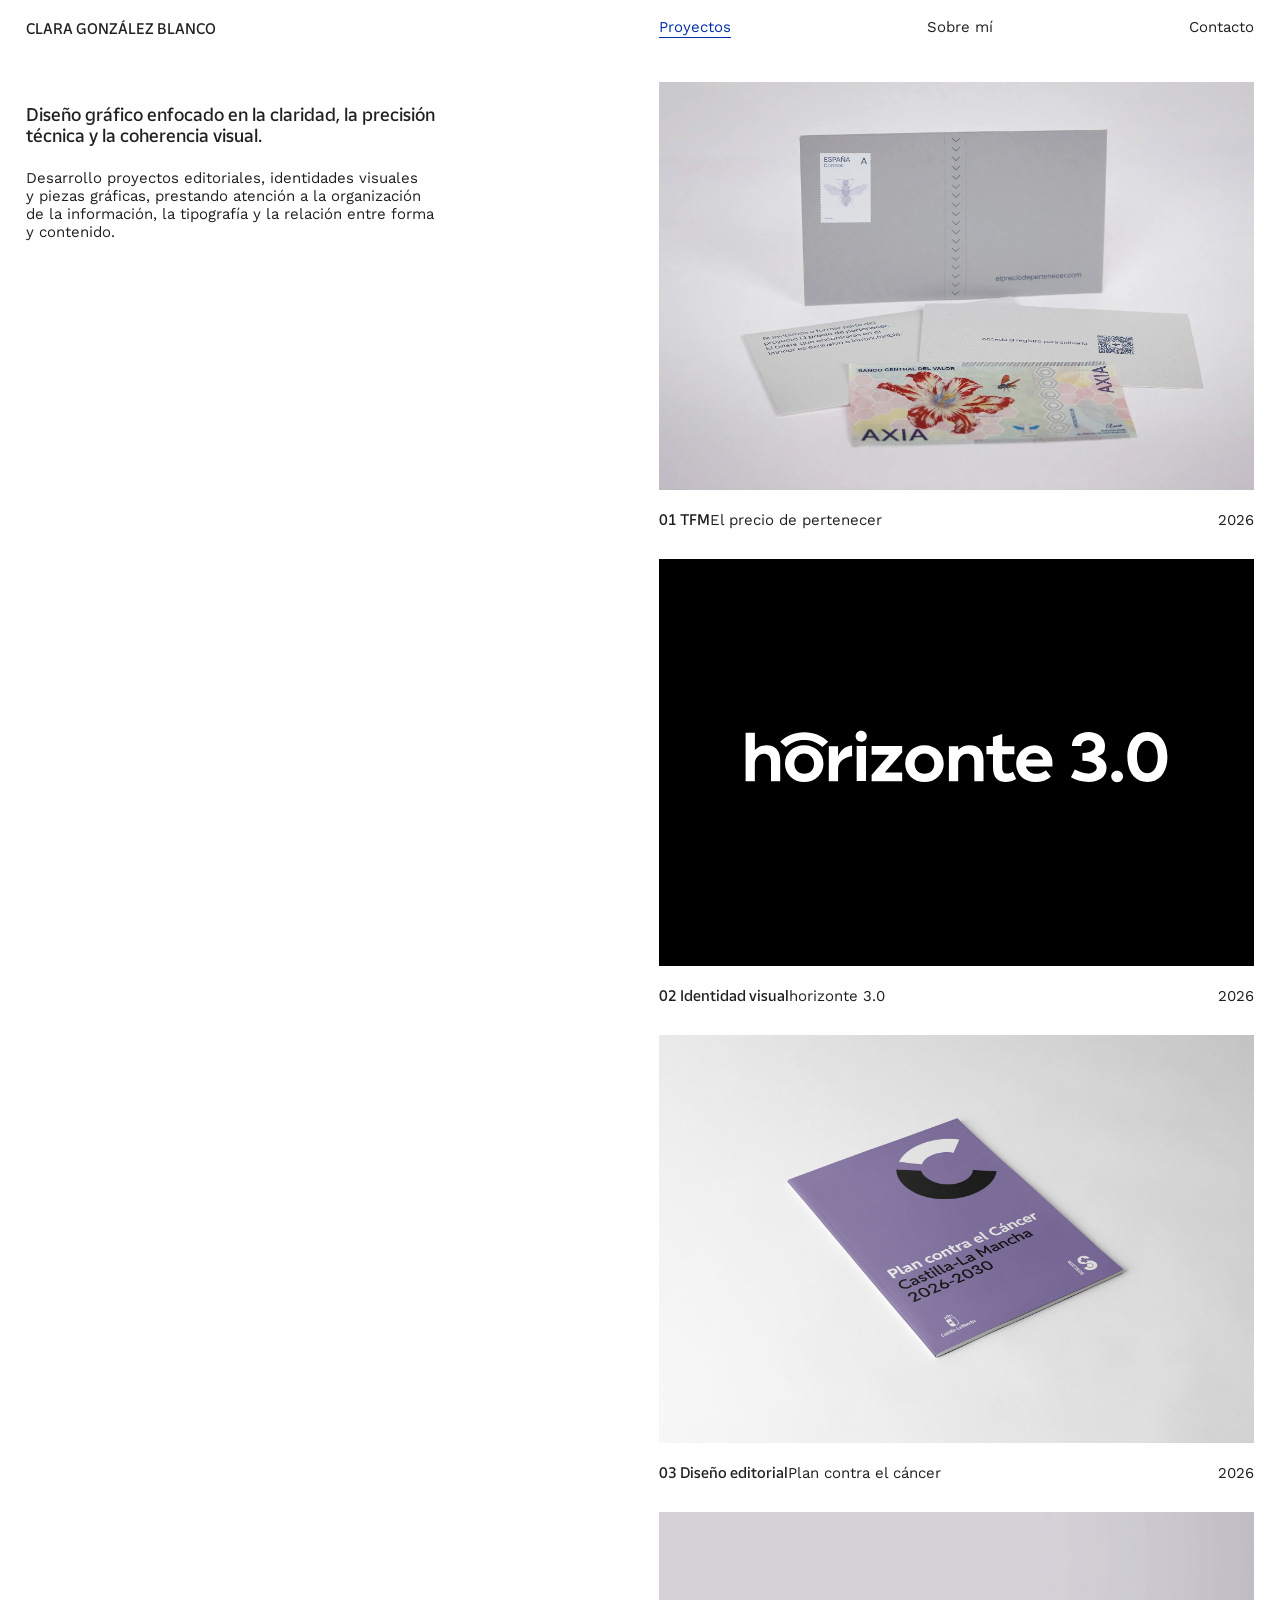
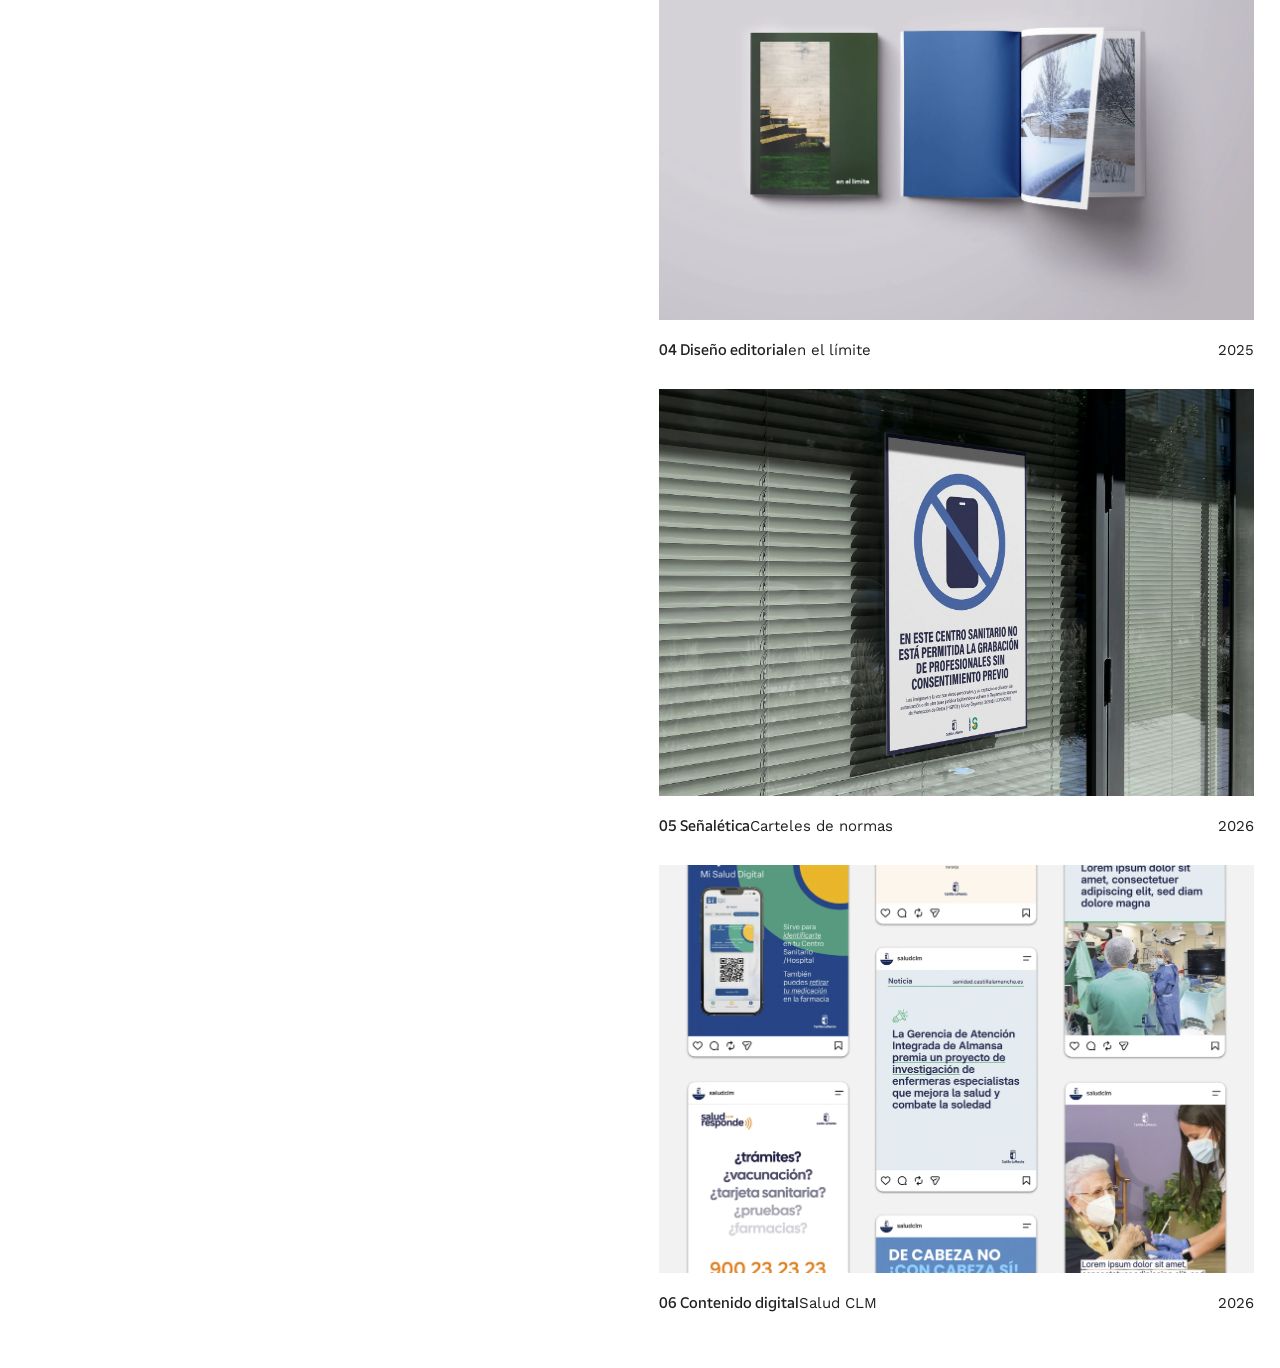
==== commit 171b00c5: "Ordena y estructura el HTML para mejorar su legibilidad" ====
--- a/index.html
+++ b/index.html
@@ -1,49 +1,72 @@
 <!DOCTYPE html>
 <html lang="es">
-<head>
-<meta charset="utf-8"><meta name="viewport" content="width=device-width, initial-scale=1"><link rel="preload" href="fonts/CarteroRegular.otf" as="font" type="font/otf" crossorigin><link rel="preload" href="fonts/CarteroBold.otf" as="font" type="font/otf" crossorigin><link rel="preload" href="fonts/WorkSans-Regular.ttf" as="font" type="font/ttf" crossorigin><link rel="preload" as="image" href="img/epdp1.webp" fetchpriority="high"><link rel="preload" as="image" href="img/ho3.0_portada.svg" fetchpriority="high">
-<meta name="description" content="Portfolio de Clara González Blanco, diseñadora gráfica.">
-<link rel="icon" href="img/favicon/favicon.svg?v=3" type="image/svg+xml"><link rel="icon" href="img/favicon/favicon.ico?v=3" sizes="48x48"><link rel="apple-touch-icon" href="img/favicon/apple-touch-icon.png?v=3"><title>Clara González Blanco</title>
-<link rel="stylesheet" href="css/tipos.css?v=42"><link rel="stylesheet" href="css/style.css?v=42"><link rel="stylesheet" href="css/responsive.css?v=42">
-<script>(function(d){try{if("IntersectionObserver"in window&&!matchMedia("(prefers-reduced-motion: reduce)").matches)d.classList.add("anim")}catch(e){}})(document.documentElement);setTimeout(function(){if(!window.__animOk)document.documentElement.classList.remove("anim")},3000)</script><script src="js/animaciones.js?v=42" defer></script>
-</head>
-<body class="portfolio-home">
-<header class="site-header"><div class="header-inner">
-<a class="brand" href="index.html">CLARA GONZÁLEZ BLANCO</a>
-<nav class="site-nav" aria-label="Navegación principal">
-<a href="index.html" aria-current="page">Proyectos</a><a href="sobre-mi.html">Sobre mí</a><a href="contacto.html">Contacto</a>
-</nav></div></header>
-<main class="portfolio-grid">
-<aside class="portfolio-intro">
-<p class="intro-copy">Diseño gráfico enfocado en la claridad, la precisión técnica y la coherencia visual.</p><p>Desarrollo proyectos editoriales, identidades visuales y piezas gráficas, prestando atención a la organización de la información, la tipografía y la relación entre forma y contenido.</p>
-
-</aside>
-<section class="portfolio-projects" id="proyectos" aria-label="Proyectos">
-<a class="portfolio-project" href="proyectos/el-precio-de-pertenecer.html">
-<span class="thumb"><img src="img/epdp1.webp" alt="Billete conceptual de El precio de pertenecer" fetchpriority="high"></span>
-<div class="portfolio-project-meta"><span><strong>01 TFM</strong><span class="project-name">  El precio de pertenecer</span></span><span>2026</span></div>
-</a>
-<a class="portfolio-project" href="proyectos/proyecto-horizonte3.0.html">
-<span class="thumb"><img decoding="sync" src="img/ho3.0_portada.svg" alt="Identidad visual horizonte 3.0" fetchpriority="high"></span>
-<div class="portfolio-project-meta"><span><strong>02 Identidad visual</strong>  horizonte 3.0</span><span>2026</span></div>
-</a>
-<a class="portfolio-project" href="proyectos/plan-cancer.html">
-<span class="thumb"><img src="img/plan_cancer_portada.jpg" alt="Mockup del Plan contra el cáncer" fetchpriority="auto" decoding="async"></span>
-<div class="portfolio-project-meta"><span><strong>03 Diseño editorial</strong>  Plan contra el cáncer</span><span>2026</span></div>
-</a>
-<a class="portfolio-project" href="proyectos/en-el-limite.html">
-<span class="thumb"><img src="img/en_el_limite.webp" alt="Cubierta e interior del libro «en el límite»" fetchpriority="auto" decoding="async"></span>
-<div class="portfolio-project-meta"><span><strong>04 Diseño editorial</strong>  en el límite</span><span>2025</span></div>
-</a>
-<a class="portfolio-project" href="proyectos/carteles-normas.html">
-<span class="thumb"><img loading="lazy" decoding="async" src="img/normas_v2.webp" alt="Cartel de prohibición de grabar colocado en una ventana de un centro sanitario"></span>
-<div class="portfolio-project-meta"><span><strong>05 Señalética</strong>  Carteles de normas</span><span>2026</span></div>
-</a>
-<a class="portfolio-project" href="proyectos/contenido-digital.html">
-<span class="thumb" aria-hidden="true"><img loading="lazy" decoding="async" src="img/portada_posts.webp" alt="Diseño de posts de Instagram para saludclm"></span>
-<div class="portfolio-project-meta"><span><strong>06 Contenido digital</strong>  Salud CLM</span><span>2026</span></div>
-</a>
-
-</section>
-</main>
-</body></html>
+  <head>
+    <meta charset="utf-8"><meta name="viewport" content="width=device-width, initial-scale=1"><link rel="preload" href="fonts/CarteroRegular.otf" as="font" type="font/otf" crossorigin><link rel="preload" href="fonts/CarteroBold.otf" as="font" type="font/otf" crossorigin><link rel="preload" href="fonts/WorkSans-Regular.ttf" as="font" type="font/ttf" crossorigin><link rel="preload" as="image" href="img/epdp1.webp" fetchpriority="high"><link rel="preload" as="image" href="img/ho3.0_portada.svg">
+    <meta name="description" content="Portfolio de Clara González Blanco, diseñadora gráfica.">
+    <link rel="icon" href="img/favicon/favicon.svg?v=3" type="image/svg+xml"><link rel="icon" href="img/favicon/favicon.ico?v=3" sizes="48x48"><link rel="apple-touch-icon" href="img/favicon/apple-touch-icon.png?v=3"><title>Clara González Blanco</title>
+    <link rel="stylesheet" href="css/tipos.css?v=42"><link rel="stylesheet" href="css/style.css?v=42"><link rel="stylesheet" href="css/responsive.css?v=42">
+    <script>
+      (function(d){try{if("IntersectionObserver"in window&&!matchMedia("(prefers-reduced-motion: reduce)").matches)d.classList.add("anim")}catch(e){}})(document.documentElement);setTimeout(function(){if(!window.__animOk)document.documentElement.classList.remove("anim")},3000)
+    </script>
+    <script src="js/animaciones.js?v=42" defer>
+    </script>
+  </head>
+  <body class="portfolio-home">
+    <header class="site-header">
+      <div class="header-inner">
+        <a class="brand" href="index.html">CLARA GONZÁLEZ BLANCO</a>
+        <nav class="site-nav" aria-label="Navegación principal">
+          <a href="index.html" aria-current="page">Proyectos</a><a href="sobre-mi.html">Sobre mí</a><a href="contacto.html">Contacto</a>
+        </nav>
+      </div>
+    </header>
+    <main class="portfolio-grid">
+      <aside class="portfolio-intro">
+        <p class="intro-copy">
+          Diseño gráfico enfocado en la claridad, la precisión técnica y la coherencia visual.
+        </p>
+        <p>
+          Desarrollo proyectos editoriales, identidades visuales y piezas gráficas, prestando atención a la organización de la información, la tipografía y la relación entre forma y contenido.
+        </p>
+      </aside>
+      <section class="portfolio-projects" id="proyectos" aria-label="Proyectos">
+        <a class="portfolio-project" href="proyectos/el-precio-de-pertenecer.html">
+        <span class="thumb"><img src="img/epdp1.webp" alt="Billete conceptual de El precio de pertenecer" fetchpriority="high"></span>
+        <div class="portfolio-project-meta">
+          <span><strong>01 TFM</strong><span class="project-name">El precio de pertenecer</span></span><span>2026</span>
+        </div>
+        </a>
+        <a class="portfolio-project" href="proyectos/proyecto-horizonte3.0.html">
+        <span class="thumb"><img loading="lazy" decoding="async" src="img/ho3.0_portada.svg" alt="Identidad visual horizonte 3.0"></span>
+        <div class="portfolio-project-meta">
+          <span><strong>02 Identidad visual</strong>horizonte 3.0</span><span>2026</span>
+        </div>
+        </a>
+        <a class="portfolio-project" href="proyectos/plan-cancer.html">
+        <span class="thumb"><img src="img/plan_cancer_portada.jpg" alt="Mockup del Plan contra el cáncer" fetchpriority="auto" decoding="async"></span>
+        <div class="portfolio-project-meta">
+          <span><strong>03 Diseño editorial</strong>Plan contra el cáncer</span><span>2026</span>
+        </div>
+        </a>
+        <a class="portfolio-project" href="proyectos/en-el-limite.html">
+        <span class="thumb"><img src="img/en_el_limite.webp" alt="Cubierta e interior del libro «en el límite»" fetchpriority="auto" decoding="async"></span>
+        <div class="portfolio-project-meta">
+          <span><strong>04 Diseño editorial</strong>en el límite</span><span>2025</span>
+        </div>
+        </a>
+        <a class="portfolio-project" href="proyectos/carteles-normas.html">
+        <span class="thumb"><img loading="lazy" decoding="async" src="img/normas_v2.webp" alt="Cartel de prohibición de grabar colocado en una ventana"></span>
+        <div class="portfolio-project-meta">
+          <span><strong>05 Señalética</strong>Carteles de normas</span><span>2026</span>
+        </div>
+        </a>
+        <a class="portfolio-project" href="proyectos/contenido-digital.html">
+        <span class="thumb" aria-hidden="true"><img loading="lazy" decoding="async" src="img/portada_posts.webp" alt="Diseño de posts de Instagram para saludclm"></span>
+        <div class="portfolio-project-meta">
+          <span><strong>06 Contenido digital</strong>Salud CLM</span><span>2026</span>
+        </div>
+        </a>
+      </section>
+    </main>
+  </body>
+</html>
